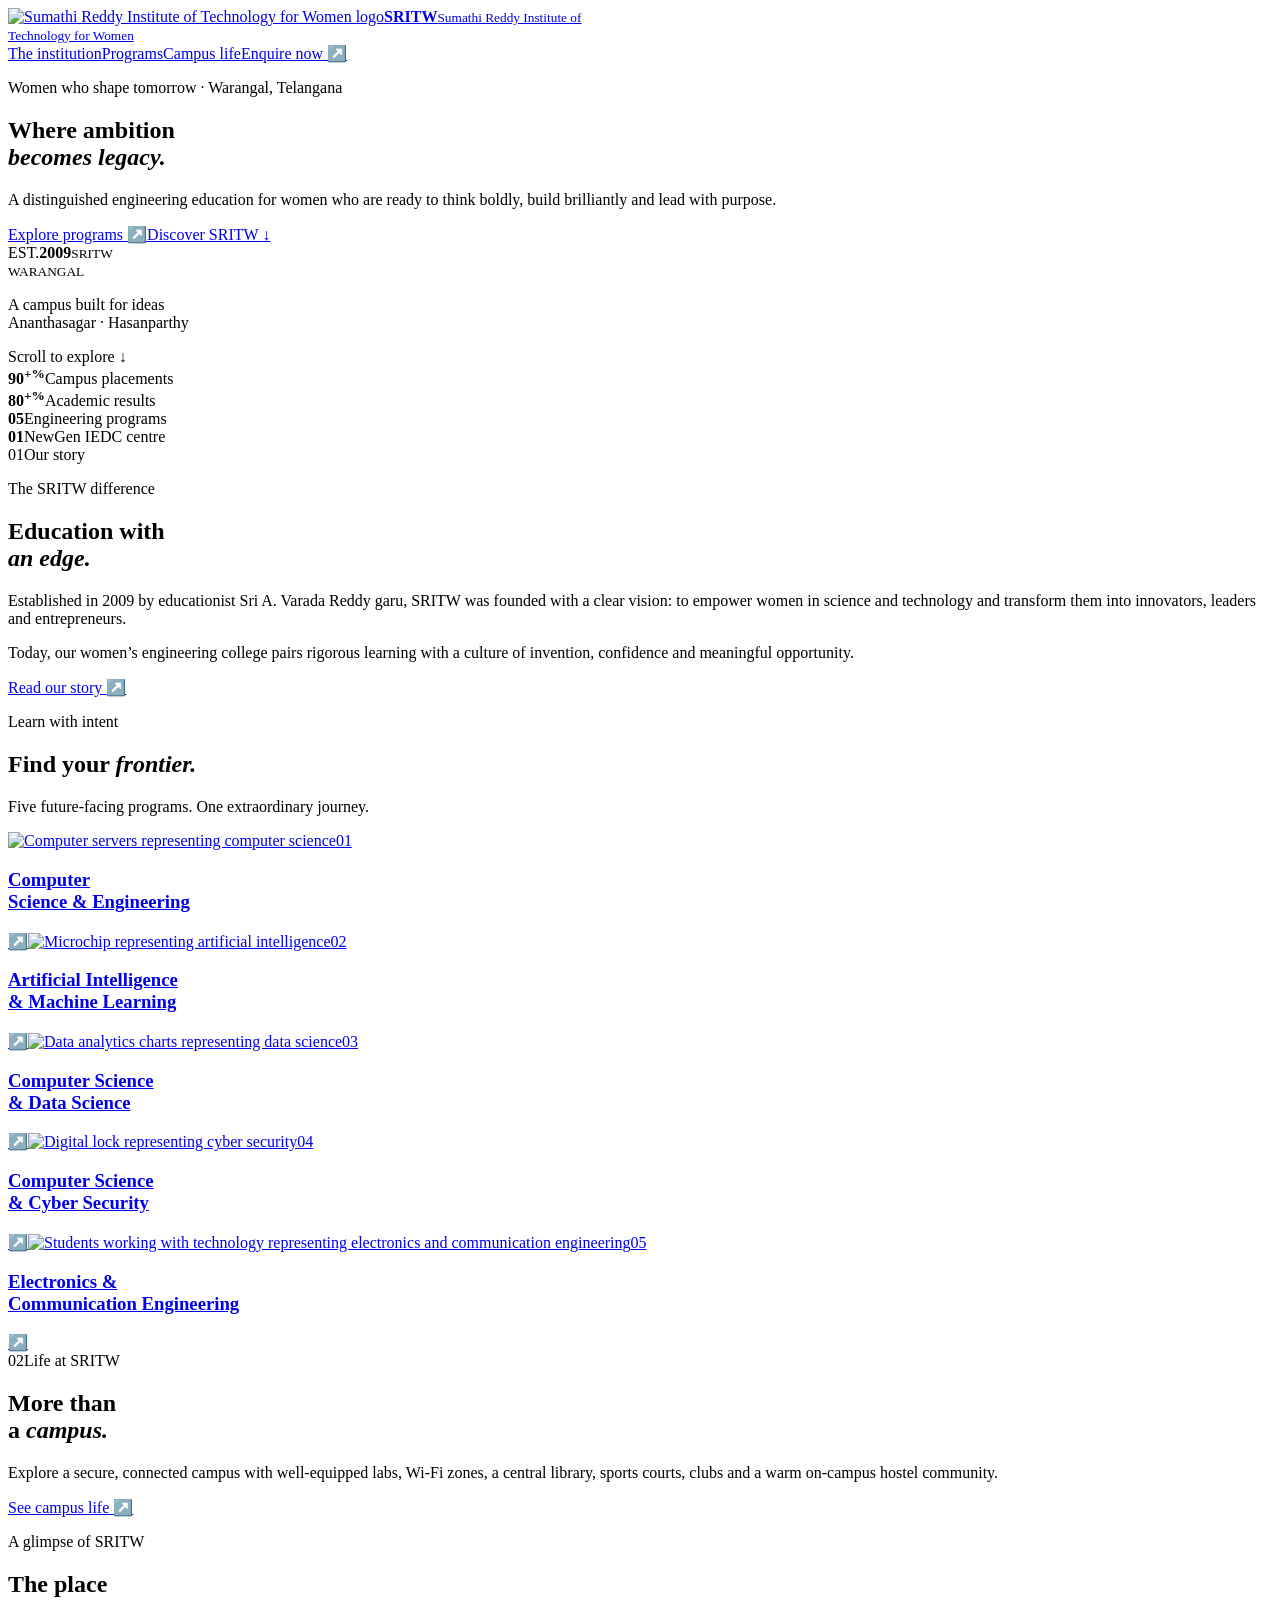
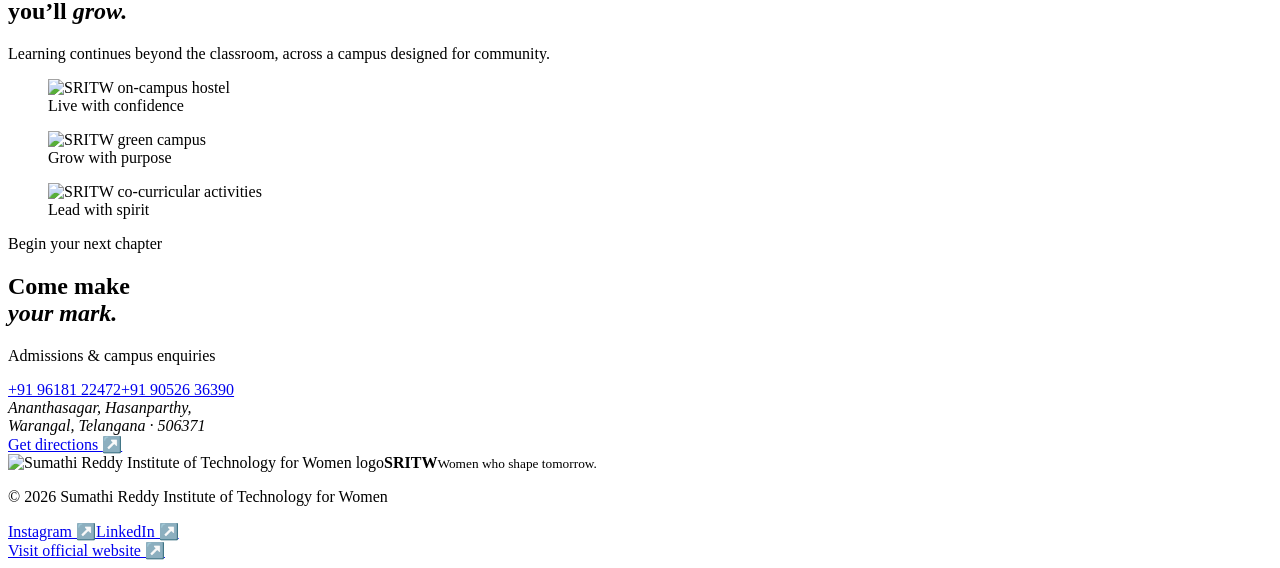
==== index2.html @ bfae4a8b "suamthi website" ====
<!DOCTYPE html>
<html lang="en">
<head>
	<meta charset="UTF-8">
	<meta name="viewport" content="width=device-width, initial-scale=1.0">
	<meta name="description" content="Sumathi Reddy Institute of Technology for Women, Warangal - empowering women in science, technology and innovation.">
	<title>SRITW | Shape Your Bright Future</title>
	<link rel="preconnect" href="https://fonts.googleapis.com">
	<link rel="preconnect" href="https://fonts.gstatic.com" crossorigin>
	<link href="https://fonts.googleapis.com/css2?family=Cormorant+Garamond:wght@500;600;700&family=Manrope:wght@400;500;600;700&display=swap" rel="stylesheet">
	<link rel="stylesheet" href="index2.css">
</head>
<body>
	<header class="site-header">
		<a class="brand" href="#top" aria-label="SRITW home"><img class="brand-logo" src="https://sritw.org/styles/images/logo3.png" alt="Sumathi Reddy Institute of Technology for Women logo"><span><strong>SRITW</strong><small>Sumathi Reddy Institute of<br>Technology for Women</small></span></a>
		<nav class="nav" aria-label="Primary navigation"><a href="#about">The institution</a><a href="#programs">Programs</a><a href="#campus">Campus life</a><a class="nav-cta" href="#contact">Enquire now <span>↗️</span></a></nav>
	</header>

	<main id="top">
		<section class="hero">
			<div class="hero-copy"><p class="eyebrow">Women who shape tomorrow · Warangal, Telangana</p><h1>Where ambition<br><em>becomes legacy.</em></h1><p class="hero-intro">A distinguished engineering education for women who are ready to think boldly, build brilliantly and lead with purpose.</p><div class="hero-actions"><a class="button button-gold" href="#programs">Explore programs <span>↗️</span></a><a class="text-link" href="#about">Discover SRITW <span>↓</span></a></div></div>
			<div class="hero-visual" aria-label="SRITW campus"><div class="hero-image"></div><div class="seal"><span>EST.</span><b>2009</b><small>SRITW<br>WARANGAL</small></div><p class="image-caption">A campus built for ideas<br><span>Ananthasagar · Hasanparthy</span></p></div>
			<div class="scroll-cue">Scroll to explore <span>↓</span></div>
		</section>
		<section class="stat-strip" aria-label="SRITW highlights"><div><strong>90<sup>+%</sup></strong><span>Campus placements</span></div><div><strong>80<sup>+%</sup></strong><span>Academic results</span></div><div><strong>05</strong><span>Engineering programs</span></div><div><strong>01</strong><span>NewGen IEDC centre</span></div></section>
		<section class="about section" id="about"><div class="section-label"><span>01</span><i></i><span>Our story</span></div><div class="about-grid"><div><p class="eyebrow">The SRITW difference</p><h2>Education with<br><em>an edge.</em></h2></div><div class="about-copy"><p>Established in 2009 by educationist Sri A. Varada Reddy garu, SRITW was founded with a clear vision: to empower women in science and technology and transform them into innovators, leaders and entrepreneurs.</p><p>Today, our women’s engineering college pairs rigorous learning with a culture of invention, confidence and meaningful opportunity.</p><a class="arrow-link" href="https://sritw.org/about-us/" target="_blank" rel="noreferrer">Read our story <span>↗️</span></a></div></div></section>
		<section class="programs section" id="programs"><div class="section-heading"><div><p class="eyebrow">Learn with intent</p><h2>Find your <em>frontier.</em></h2></div><p>Five future-facing programs. One extraordinary journey.</p></div><div class="program-grid"><a href="https://sritw.org/computer-science-engineering.php" target="_blank" rel="noreferrer" class="program-card featured"><img class="program-image" src="https://images.unsplash.com/photo-1550751827-4bd374c3f58b?auto=format&amp;fit=crop&amp;w=1200&amp;q=85" alt="Computer servers representing computer science"><span class="program-number">01</span><h3>Computer<br>Science &amp; Engineering</h3><span class="card-arrow">↗️</span></a><a href="https://sritw.org/ai-ml.php" target="_blank" rel="noreferrer" class="program-card"><img class="program-image" src="https://images.unsplash.com/photo-1518770660439-4636190af475?auto=format&amp;fit=crop&amp;w=1200&amp;q=85" alt="Microchip representing artificial intelligence"><span class="program-number">02</span><h3>Artificial Intelligence<br>&amp; Machine Learning</h3><span class="card-arrow">↗️</span></a><a href="https://sritw.org/DataScience.php" target="_blank" rel="noreferrer" class="program-card"><img class="program-image" src="https://images.unsplash.com/photo-1551288049-bebda4e38f71?auto=format&amp;fit=crop&amp;w=1200&amp;q=85" alt="Data analytics charts representing data science"><span class="program-number">03</span><h3>Computer Science<br>&amp; Data Science</h3><span class="card-arrow">↗️</span></a><a href="https://sritw.org/CyberSecurity.php" target="_blank" rel="noreferrer" class="program-card"><img class="program-image" src="https://images.unsplash.com/photo-1563013544-824ae1b704d3?auto=format&amp;fit=crop&amp;w=1200&amp;q=85" alt="Digital lock representing cyber security"><span class="program-number">04</span><h3>Computer Science<br>&amp; Cyber Security</h3><span class="card-arrow">↗️</span></a><a href="https://sritw.org/electronics-communication-engineering.php" target="_blank" rel="noreferrer" class="program-card"><img class="program-image" src="https://images.unsplash.com/photo-1519389950473-47ba0277781c?auto=format&amp;fit=crop&amp;w=1200&amp;q=85" alt="Students working with technology representing electronics and communication engineering"><span class="program-number">05</span><h3>Electronics &amp;<br>Communication Engineering</h3><span class="card-arrow">↗️</span></a></div></section>
		<section class="campus section" id="campus"><div class="campus-image"></div><div class="campus-copy"><div class="section-label"><span>02</span><i></i><span>Life at SRITW</span></div><h2>More than<br>a <em>campus.</em></h2><p>Explore a secure, connected campus with well-equipped labs, Wi-Fi zones, a central library, sports courts, clubs and a warm on-campus hostel community.</p><a class="button button-outline" href="https://sritw.org/hostel" target="_blank" rel="noreferrer">See campus life <span>↗️</span></a></div></section>
		<section class="gallery section" aria-labelledby="gallery-title"><div class="section-heading"><div><p class="eyebrow">A glimpse of SRITW</p><h2 id="gallery-title">The place<br>you’ll <em>grow.</em></h2></div><p>Learning continues beyond the classroom, across a campus designed for community.</p></div><div class="gallery-grid"><figure class="gallery-tall"><img src="https://sritw.org/styles/images/index/hostel.png" alt="SRITW on-campus hostel"><figcaption>Live with confidence</figcaption></figure><figure><img src="https://sritw.org/assets/img/home/green_campus.jpg" alt="SRITW green campus"><figcaption>Grow with purpose</figcaption></figure><figure><img src="https://sritw.org/assets/images/activities/co_curricular_activities_tn_a.jpg" alt="SRITW co-curricular activities"><figcaption>Lead with spirit</figcaption></figure></div></section>
		<section class="contact section" id="contact"><div><p class="eyebrow">Begin your next chapter</p><h2>Come make<br><em>your mark.</em></h2></div><div class="contact-details"><p>Admissions &amp; campus enquiries</p><a href="tel:+919618122472">+91 96181 22472</a><a href="tel:+919052636390">+91 90526 36390</a><address>Ananthasagar, Hasanparthy,<br>Warangal, Telangana · 506371</address><a class="arrow-link" href="https://g.page/SRITW?share" target="_blank" rel="noreferrer">Get directions <span>↗️</span></a></div></section>
	</main>
	<footer class="site-footer"><div class="brand"><img class="brand-logo" src="https://sritw.org/styles/images/logo3.png" alt="Sumathi Reddy Institute of Technology for Women logo"><span><strong>SRITW</strong><small>Women who shape tomorrow.</small></span></div><p>©️ 2026 Sumathi Reddy Institute of Technology for Women</p><div class="social-links" aria-label="SRITW social profiles"><a href="https://www.instagram.com/sritw.wgl" target="_blank" rel="noreferrer">Instagram ↗️</a><a href="https://www.linkedin.com/school/sumathi-reddy-institute-of-technology-for-women/" target="_blank" rel="noreferrer">LinkedIn ↗️</a></div><a href="https://sritw.org/" target="_blank" rel="noreferrer">Visit official website ↗️</a></footer>
</body>
</html>
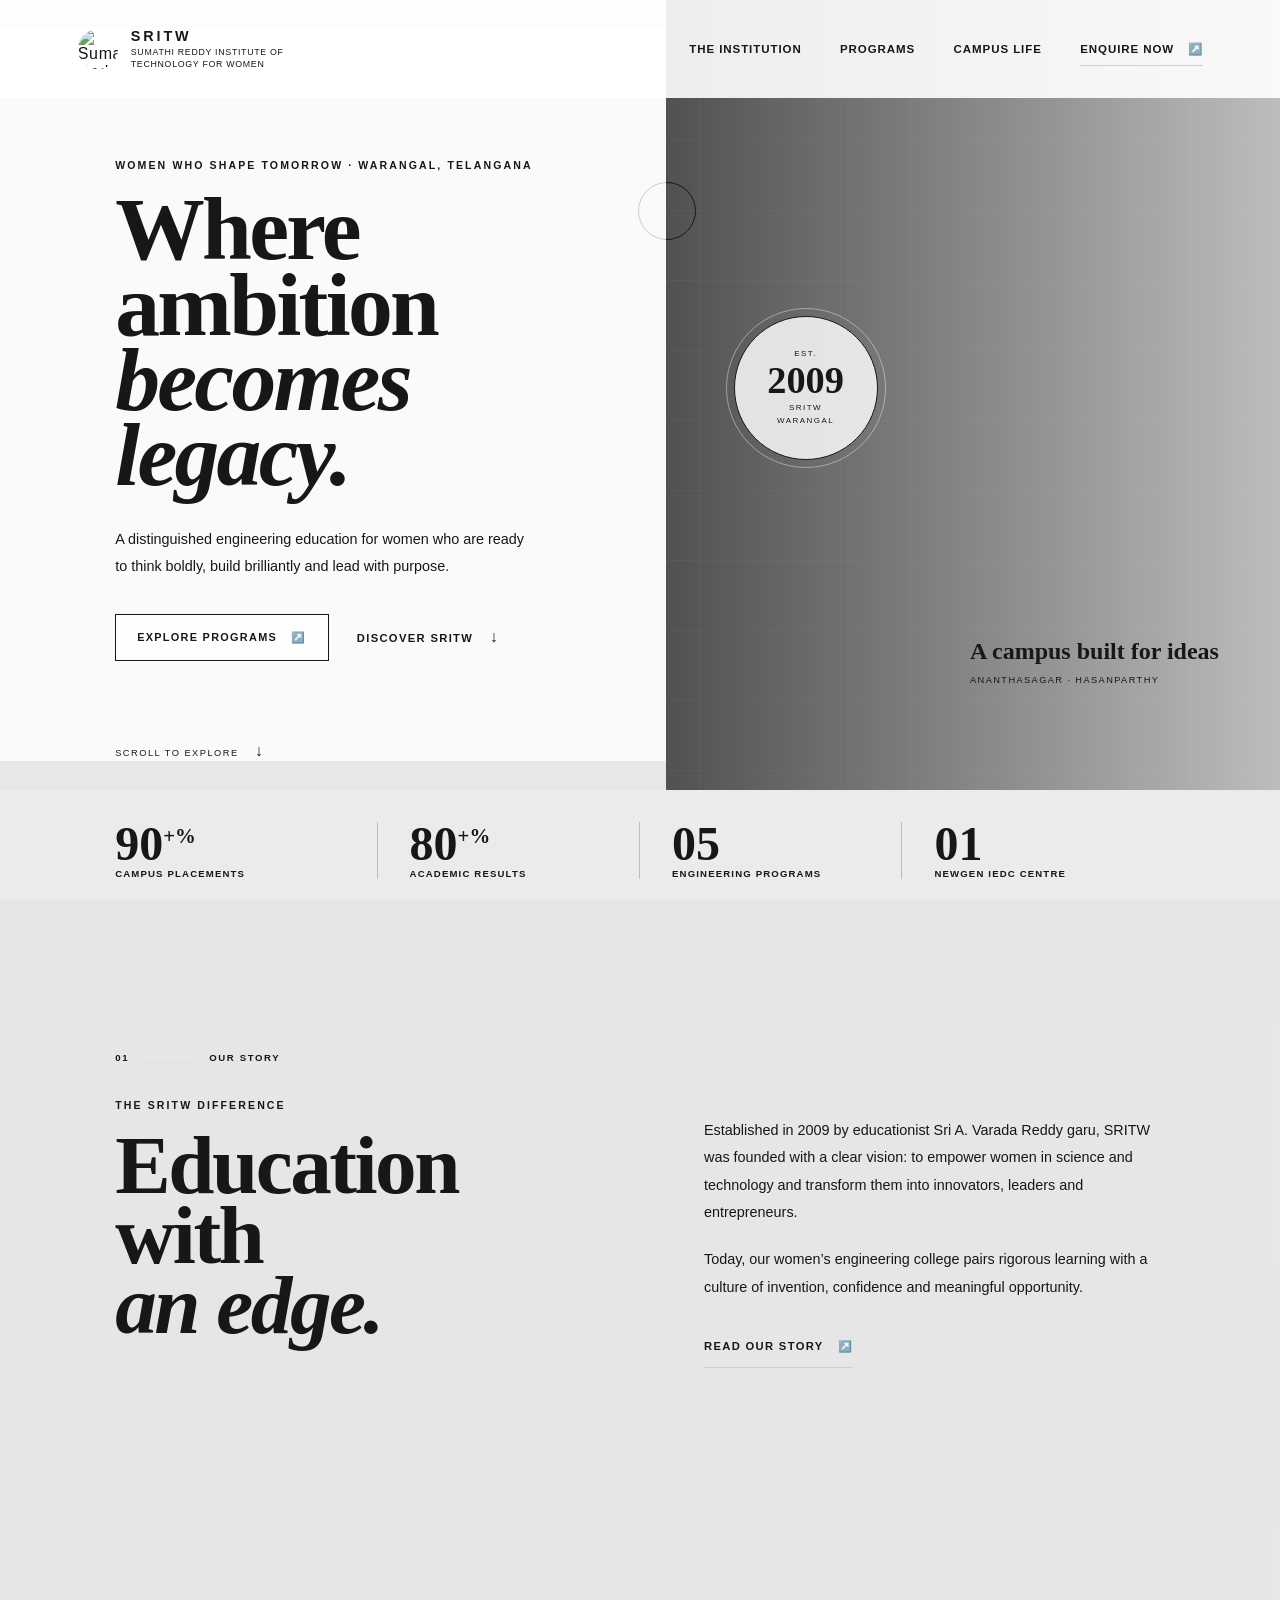
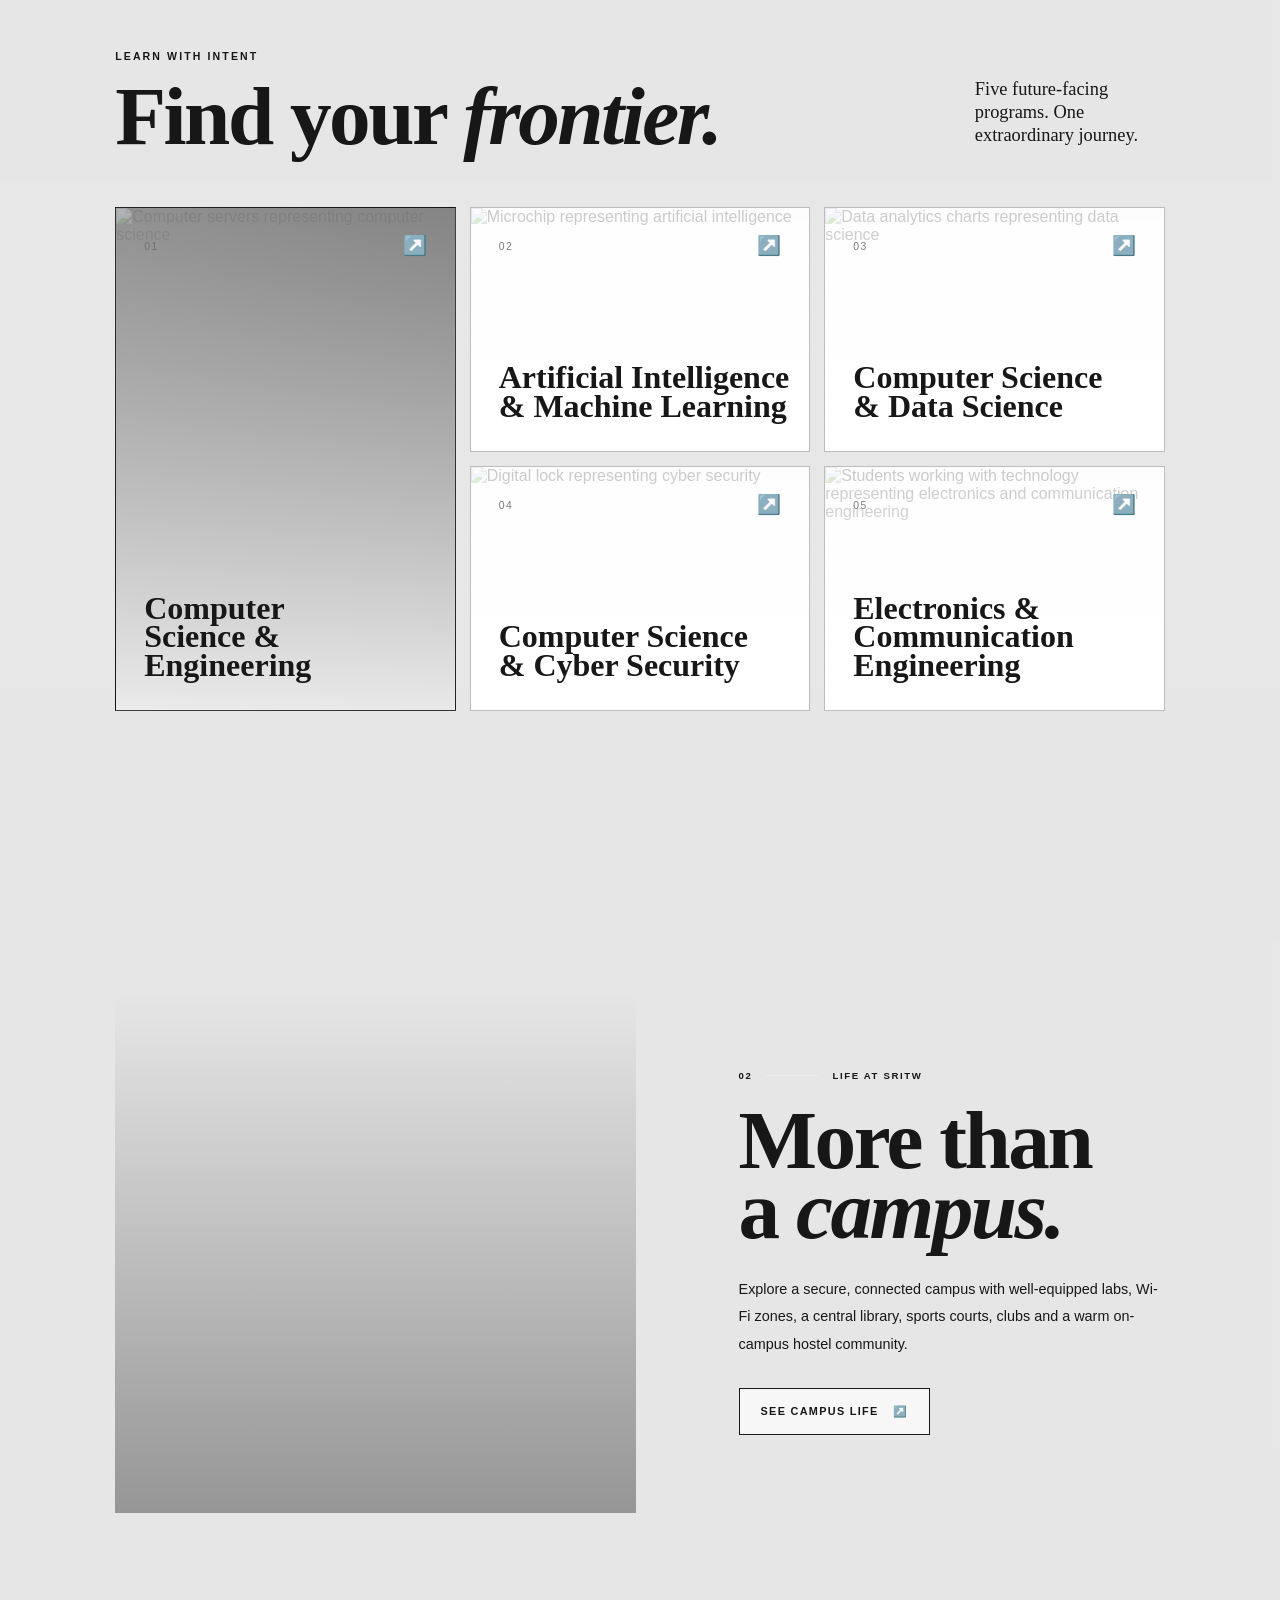
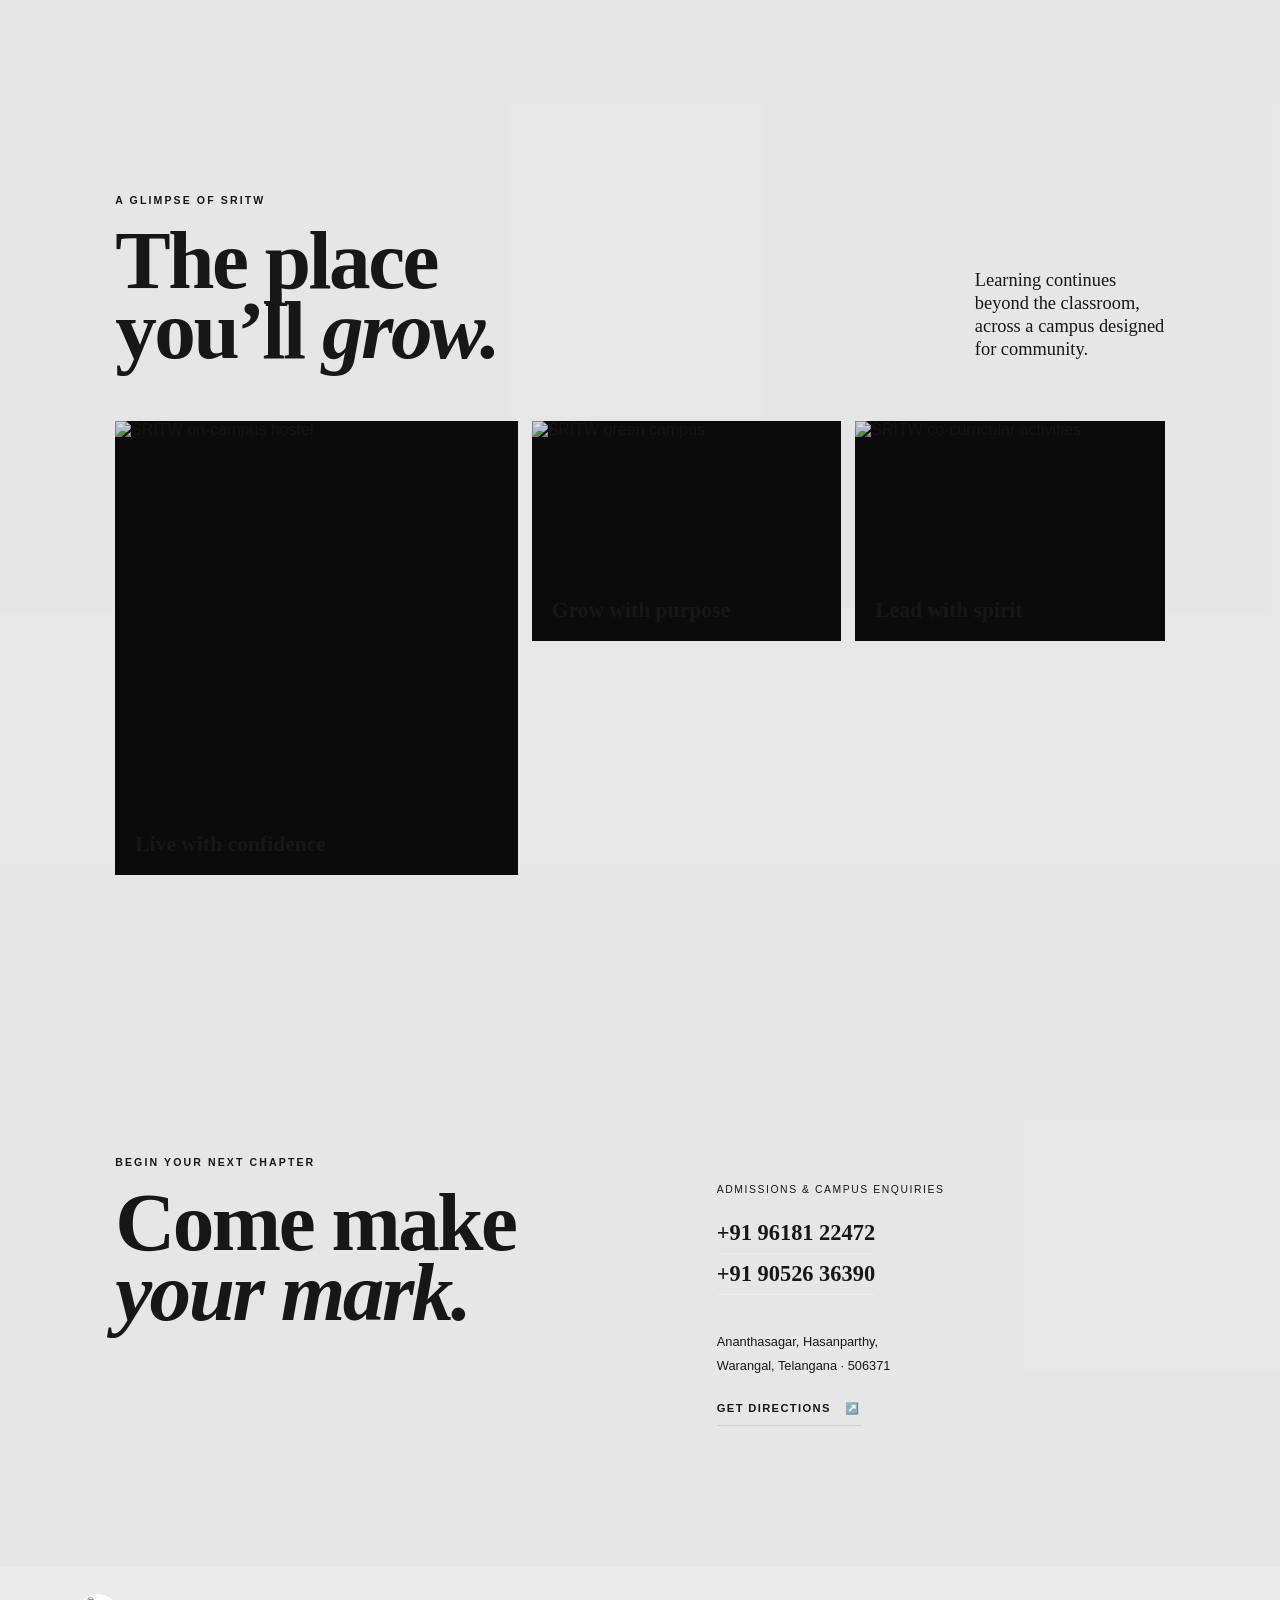
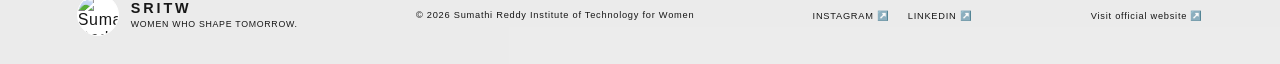
==== commit 78137ac6: "modified" ====
--- a/index2.html
+++ b/index2.html
@@ -8,7 +8,7 @@
 	<link rel="preconnect" href="https://fonts.googleapis.com">
 	<link rel="preconnect" href="https://fonts.gstatic.com" crossorigin>
 	<link href="https://fonts.googleapis.com/css2?family=Cormorant+Garamond:wght@500;600;700&family=Manrope:wght@400;500;600;700&display=swap" rel="stylesheet">
-	<link rel="stylesheet" href="index2.css">
+	<link rel="stylesheet" href="index2.CSS">
 </head>
 <body>
 	<header class="site-header">
--- a/index2.CSS
+++ b/index2.CSS
@@ -0,0 +1,108 @@
+@import url('https://fonts.googleapis.com/css2?family=Cormorant+Garamond:wght@500;600;700&family=Manrope:wght@400;500;600;700&display=swap');
+:root { --ink: #101b2c; --navy: #14243b; --gold: #c79a4a; --gold-light: #e3c27e; --ivory: #f6f2e9; --muted: #78808a; --line: rgba(199, 154, 74, .32); }
+* { box-sizing: border-box; } html { scroll-behavior: smooth; } body { margin: 0; color: var(--ink); background: var(--ivory); font-family: 'Manrope', sans-serif; } a { color: inherit; text-decoration: none; }
+.site-header { position: absolute; z-index: 2; top: 0; left: 0; right: 0; display: flex; align-items: center; justify-content: space-between; padding: 28px clamp(24px, 6vw, 88px); color: white; }.brand { display: flex; align-items: center; gap: 12px; letter-spacing: .04em; }.brand-logo { width: 42px; height: 42px; border: 1px solid var(--gold-light); border-radius: 50%; object-fit: contain; background: #fff; }.brand strong, .brand small { display: block; }.brand strong { font-size: .9rem; letter-spacing: .2em; }.brand small { margin-top: 3px; color: #d0d2d4; font-size: .55rem; line-height: 1.3; letter-spacing: .08em; text-transform: uppercase; }.nav { display: flex; align-items: center; gap: clamp(20px, 3vw, 48px); color: #e9e9e6; font-size: .72rem; font-weight: 600; letter-spacing: .08em; text-transform: uppercase; }.nav a { transition: color .2s ease; }.nav a:hover { color: var(--gold-light); }.nav-cta { border-bottom: 1px solid var(--gold); padding: 9px 0; color: var(--gold-light); }.nav-cta span, .button span, .arrow-link span { margin-left: 10px; }
+.hero { position: relative; display: grid; min-height: 790px; grid-template-columns: 52% 48%; overflow: hidden; background: var(--navy); color: white; }.hero::after { position: absolute; inset: 0; pointer-events: none; background-image: linear-gradient(rgba(255,255,255,.025) 1px, transparent 1px), linear-gradient(90deg, rgba(255,255,255,.025) 1px, transparent 1px); background-size: 70px 70px; content: ''; }.hero-copy { position: relative; z-index: 1; align-self: center; padding: 130px clamp(24px, 9vw, 138px) 100px; }.eyebrow { margin: 0 0 20px; color: var(--gold); font-size: .66rem; font-weight: 700; letter-spacing: .2em; text-transform: uppercase; }.hero h1, h2 { margin: 0; font: 600 clamp(3.8rem, 7vw, 7.4rem)/.84 'Cormorant Garamond', serif; letter-spacing: -.03em; }.hero h1 em, h2 em { color: var(--gold-light); font-style: italic; }.hero-intro { max-width: 420px; margin: 34px 0; color: #c2c8d0; font-size: .9rem; line-height: 1.85; }.hero-actions { display: flex; align-items: center; gap: 28px; }.button { display: inline-block; padding: 16px 21px; border: 1px solid var(--gold); font-size: .68rem; font-weight: 700; letter-spacing: .12em; text-transform: uppercase; transition: background .2s ease, color .2s ease; }.button-gold { background: var(--gold); color: var(--navy); }.button-gold:hover { background: var(--gold-light); }.text-link, .arrow-link { color: var(--gold-light); font-size: .7rem; font-weight: 700; letter-spacing: .12em; text-transform: uppercase; }.text-link span { margin-left: 12px; font-size: 1rem; }
+.hero-visual { position: relative; min-height: 790px; }.hero-image { position: absolute; inset: 0; background: linear-gradient(90deg, rgba(20,36,59,.38), rgba(20,36,59,.06)), url('https://sritw.org/styles/images/index/banner/SRITW-Banner-multi.jpg') center/cover; filter: saturate(.75); }.hero-visual::before { position: absolute; z-index: 1; top: 23%; left: -28px; width: 56px; height: 56px; border: 1px solid var(--gold); border-radius: 50%; content: ''; }.seal { position: absolute; z-index: 1; top: 40%; left: 11%; display: grid; width: 144px; height: 144px; place-content: center; border: 1px solid var(--gold-light); border-radius: 50%; outline: 1px solid rgba(227,194,126,.4); outline-offset: 7px; background: rgba(16,27,44,.75); color: var(--gold-light); text-align: center; }.seal span, .seal small { font-size: .5rem; letter-spacing: .18em; }.seal b { font: 600 2.4rem 'Cormorant Garamond', serif; }.seal small { line-height: 1.6; }.image-caption { position: absolute; z-index: 1; right: 10%; bottom: 13%; margin: 0; color: white; font: 600 1.5rem/1 'Cormorant Garamond', serif; }.image-caption span { color: var(--gold-light); font: .58rem 'Manrope', sans-serif; letter-spacing: .15em; text-transform: uppercase; }.scroll-cue { position: absolute; z-index: 2; bottom: 30px; left: clamp(24px, 9vw, 138px); color: #8590a1; font-size: .58rem; letter-spacing: .16em; text-transform: uppercase; }.scroll-cue span { margin-left: 12px; color: var(--gold); font-size: 1rem; }
+.stat-strip { display: grid; grid-template-columns: repeat(4, 1fr); padding: 32px clamp(24px, 9vw, 138px); background: var(--gold); color: var(--navy); }.stat-strip div { display: flex; flex-direction: column; gap: 3px; border-right: 1px solid rgba(16,27,44,.23); padding-left: 32px; }.stat-strip div:first-child { padding-left: 0; }.stat-strip div:last-child { border: 0; }.stat-strip strong { font: 600 3rem/.9 'Cormorant Garamond', serif; }.stat-strip sup { font-size: 1.3rem; }.stat-strip span { font-size: .6rem; font-weight: 700; letter-spacing: .12em; text-transform: uppercase; }
+.section { padding: clamp(80px, 11vw, 160px) clamp(24px, 9vw, 138px); }.section-label { display: flex; align-items: center; gap: 14px; margin-bottom: 36px; color: var(--gold); font-size: .6rem; font-weight: 700; letter-spacing: .17em; text-transform: uppercase; }.section-label i { display: block; width: 52px; height: 1px; background: var(--line); }.about { background: #fffdf8; }.about-grid { display: grid; grid-template-columns: 1fr 1fr; gap: 10vw; }.about h2, .section-heading h2, .campus h2, .contact h2 { font-size: clamp(3.8rem, 6.5vw, 6.6rem); }.about-copy { max-width: 520px; padding-top: 18px; color: #58616d; font-size: .9rem; line-height: 1.9; }.about-copy p { margin: 0 0 20px; }.arrow-link { display: inline-block; margin-top: 15px; border-bottom: 1px solid var(--gold); padding-bottom: 10px; }
+.programs { background: var(--navy); color: white; }.section-heading { display: flex; align-items: end; justify-content: space-between; gap: 40px; margin-bottom: 55px; }.section-heading > p { max-width: 190px; margin: 0 0 5px; color: #a5aeba; font: 500 1.15rem/1.25 'Cormorant Garamond', serif; }.program-grid { display: grid; grid-template-columns: repeat(3, 1fr); gap: 14px; }.program-card { position: relative; min-height: 245px; padding: 28px; border: 1px solid rgba(227,194,126,.32); background: #1c2d47; transition: transform .25s ease, background .25s ease; }.program-card:hover { transform: translateY(-8px); background: #263b5a; }.program-card.featured { grid-row: span 2; min-height: 504px; background: linear-gradient(145deg, #917137, #3e2e19); }.program-number { color: var(--gold-light); font-size: .65rem; letter-spacing: .15em; }.program-card h3 { position: absolute; bottom: 30px; margin: 0; font: 600 2rem/.9 'Cormorant Garamond', serif; }.card-arrow { position: absolute; top: 26px; right: 28px; color: var(--gold-light); font-size: 1.2rem; }
+.campus { display: grid; grid-template-columns: 1.1fr .9fr; gap: clamp(40px, 8vw, 120px); align-items: center; background: #eee8dc; }.campus-image { min-height: 520px; background: linear-gradient(0deg, rgba(16,27,44,.2), transparent), url('https://sritw.org/styles/images/index/campus3.png') center/cover; }.campus-copy { max-width: 440px; }.campus-copy .section-label { margin-bottom: 25px; }.campus-copy p { margin: 30px 0; color: #58616d; font-size: .9rem; line-height: 1.9; }.button-outline { color: var(--navy); }.button-outline:hover { background: var(--gold); }.gallery { background: #fffdf8; }.gallery-grid { display: grid; grid-template-columns: 1.3fr 1fr 1fr; gap: 14px; }.gallery-grid figure { position: relative; height: 270px; margin: 0; overflow: hidden; background: var(--navy); }.gallery-grid .gallery-tall { height: 380px; grid-row: span 2; }.gallery-grid img { width: 100%; height: 100%; object-fit: cover; opacity: .87; transition: transform .5s ease, opacity .5s ease; }.gallery-grid figure:hover img { opacity: 1; transform: scale(1.04); }.gallery-grid figcaption { position: absolute; right: 20px; bottom: 18px; left: 20px; color: white; font: 600 1.35rem 'Cormorant Garamond', serif; }
+.contact { display: grid; grid-template-columns: 1fr 1fr; gap: 12vw; background: #fffdf8; }.contact-details { padding-top: 28px; }.contact-details p { margin: 0 0 18px; color: var(--muted); font-size: .65rem; letter-spacing: .15em; text-transform: uppercase; }.contact-details > a:not(.arrow-link) { display: block; width: fit-content; border-bottom: 1px solid var(--line); padding: 7px 0; font: 600 1.4rem 'Cormorant Garamond', serif; }.contact address { margin: 35px 0 10px; color: #58616d; font-size: .8rem; line-height: 1.8; font-style: normal; }.site-footer { display: flex; align-items: center; justify-content: space-between; gap: 30px; padding: 28px clamp(24px, 6vw, 88px); background: #0c1523; color: #aab2bd; }.site-footer .brand small { color: #aab2bd; }.site-footer p, .site-footer > a { margin: 0; font-size: .58rem; letter-spacing: .08em; }.site-footer > a { color: var(--gold-light); }
+@media (max-width: 760px) { .site-header { padding: 20px 22px; }.nav a:not(.nav-cta) { display: none; }.hero { display: block; min-height: 850px; }.hero-copy { padding: 170px 24px 60px; }.hero h1 { font-size: clamp(4.2rem, 17vw, 6rem); }.hero-visual { position: absolute; right: 0; bottom: 0; left: 0; height: 330px; min-height: 0; }.hero-image { background-position: center; }.seal { top: 16%; left: 15%; width: 105px; height: 105px; }.seal b { font-size: 1.8rem; }.image-caption { right: 7%; bottom: 17%; font-size: 1.25rem; }.scroll-cue { bottom: 22px; left: 24px; }.stat-strip { grid-template-columns: repeat(2, 1fr); gap: 22px 0; padding: 28px 24px; }.stat-strip div, .stat-strip div:first-child { padding-left: 12px; border: 0; }.stat-strip strong { font-size: 2.5rem; }.section { padding: 80px 24px; }.about-grid, .campus, .contact { grid-template-columns: 1fr; gap: 42px; }.about-copy { padding-top: 0; }.section-heading { display: block; margin-bottom: 38px; }.section-heading > p { margin-top: 22px; }.program-grid { grid-template-columns: 1fr; }.program-card, .program-card.featured { min-height: 220px; }.campus-image { min-height: 320px; order: 2; }.campus-copy { order: 1; }.gallery-grid { grid-template-columns: 1fr; }.gallery-grid figure, .gallery-grid .gallery-tall { height: 250px; }.contact-details { padding-top: 0; }.site-footer { align-items: flex-start; flex-direction: column; gap: 18px; } }
+@media (prefers-reduced-motion: reduce) { html { scroll-behavior: auto; } *, *::before, *::after { transition-duration: .01ms !important; } }
+
+/* Monochrome night edition */
+:root { --ink: #f1f1f1; --navy: #0b0b0b; --gold: #cfcfcf; --gold-light: #ffffff; --ivory: #121212; --muted: #8f8f8f; --line: rgba(255, 255, 255, .22); }
+body { background: #121212; color: #f1f1f1; }
+.brand-logo { filter: none; }
+.hero { background: #080808; }
+.hero::after { background-image: linear-gradient(rgba(255,255,255,.035) 1px, transparent 1px), linear-gradient(90deg, rgba(255,255,255,.035) 1px, transparent 1px); }
+.hero-image { background-image: linear-gradient(90deg, rgba(0,0,0,.65), rgba(0,0,0,.18)), url('https://sritw.org/styles/images/index/banner/SRITW-Banner-multi.jpg'); filter: none; }
+.seal { background: rgba(0,0,0,.8); outline-color: rgba(255,255,255,.4); }
+.stat-strip { background: #ededed; color: #111; }
+.about, .contact { background: #151515; color: #f1f1f1; }
+.about-copy, .campus-copy p { color: #a7a7a7; }
+.programs { background: #090909; }
+.program-card { border-color: rgba(255,255,255,.2); background: #1d1d1d; }
+.program-card:hover { background: #2a2a2a; }
+.program-card.featured { background: linear-gradient(145deg, #555, #1b1b1b); }
+.campus { background: #1b1b1b; color: #f4f4f4; }
+.campus-image { background-image: linear-gradient(0deg, rgba(0,0,0,.35), transparent), url('https://sritw.org/styles/images/index/campus3.png'); filter: none; }
+.button-outline { color: #fff; }
+.button-outline:hover { background: #fff; color: #111; }
+.gallery { background: #0f0f0f; color: #f4f4f4; }
+.gallery-grid img { filter: none; opacity: .86; }
+.contact address { color: #a7a7a7; }
+.site-footer { background: #050505; }
+.program-card { overflow: hidden; }
+.program-image { position: absolute; inset: 0; width: 100%; height: 100%; object-fit: cover; opacity: .5; transition: transform .5s ease, opacity .3s ease; }
+.program-card::after { position: absolute; inset: 0; z-index: 0; background: linear-gradient(180deg, rgba(0,0,0,.2), rgba(0,0,0,.92)); content: ''; }
+.program-card:hover .program-image { opacity: .72; transform: scale(1.05); }
+.program-card > :not(.program-image) { z-index: 1; }
+.program-card:last-child .program-image { object-position: center center; }
+.gallery-grid { grid-auto-rows: 220px; }
+.gallery-grid figure, .gallery-grid .gallery-tall { height: auto; }
+@media (max-width: 760px) { .gallery-grid { grid-auto-rows: 250px; } .gallery-grid figure, .gallery-grid .gallery-tall { height: auto; } }
+.social-links { display: flex; gap: 18px; color: #f1f1f1; font-size: .58rem; letter-spacing: .08em; text-transform: uppercase; }
+.social-links a:hover { color: var(--gold-light); }
+@media (max-width: 760px) { .social-links { gap: 14px; } }
+@keyframes rise-in { from { opacity: 0; transform: translateY(28px); } to { opacity: 1; transform: translateY(0); } }
+@keyframes image-reveal { from { opacity: 0; transform: scale(1.08); } to { opacity: 1; transform: scale(1); } }
+@keyframes line-draw { from { transform: scaleX(0); transform-origin: left; } to { transform: scaleX(1); transform-origin: left; } }
+.hero-copy { animation: rise-in .9s cubic-bezier(.2,.7,.2,1) both; }
+.hero-visual { animation: image-reveal 1.2s cubic-bezier(.2,.7,.2,1) .1s both; }
+.hero-visual::before { animation: line-draw .7s ease .8s both; }
+.stat-strip { animation: rise-in .8s ease .3s both; }
+.section-label i { animation: line-draw .7s ease .5s both; }
+.program-card { animation: rise-in .7s cubic-bezier(.2,.7,.2,1) both; }
+.program-card:nth-child(2) { animation-delay: .08s; }
+.program-card:nth-child(3) { animation-delay: .16s; }
+.program-card:nth-child(4) { animation-delay: .24s; }
+.program-card:nth-child(5) { animation-delay: .32s; }
+.arrow-link, .text-link, .site-footer > a, .social-links a { transition: color .25s ease, letter-spacing .25s ease; }
+.arrow-link:hover, .text-link:hover, .site-footer > a:hover, .social-links a:hover { letter-spacing: .18em; }
+.gallery-grid figure { transition: transform .35s ease; }
+.gallery-grid figure:hover { transform: translateY(-6px); }
+@media (prefers-reduced-motion: reduce) { .hero-copy, .hero-visual, .hero-visual::before, .stat-strip, .section-label i, .program-card { animation: none; } .gallery-grid figure { transition: none; } }
+body { position: relative; background: #070707 url('https://sritw.org/styles/images/index/campus3.png') center / cover fixed; }
+body::before { position: fixed; z-index: -1; inset: 0; background: rgba(255,255,255,.2); content: ''; pointer-events: none; }
+.about, .contact, .campus, .gallery { background: rgba(255,255,255,.88); color: #111; }
+.about-copy, .campus-copy p, .contact address { color: #4e4e4e; }
+.about h2, .campus h2, .contact h2, .gallery h2 { color: #111; }
+.section-heading > p { color: #555; }
+.gallery-grid { color: #fff; }
+.programs { background: rgba(255,255,255,.88); color: #111; }
+.programs .eyebrow { color: #444; }
+.programs .section-heading h2 { color: #111; }
+body, .about, .contact, .campus, .gallery, .programs { color: #fff; }
+.about h2, .campus h2, .contact h2, .gallery h2, .programs .section-heading h2 { color: #fff; }
+.about-copy, .campus-copy p, .contact address, .section-heading > p, .about-copy p { color: #fff; text-shadow: 0 1px 5px rgba(0,0,0,.45); }
+.eyebrow, .section-label, .text-link, .arrow-link, .contact-details > a:not(.arrow-link), .program-number, .card-arrow, .site-footer > a, .social-links a { color: #fff; }
+.stat-strip { background: rgba(8,8,8,.94); color: #fff; }
+.stat-strip div { border-color: rgba(255,255,255,.25); }
+.nav, .brand small, .image-caption, .image-caption span, .scroll-cue, .contact-details p, .site-footer, .site-footer p, .site-footer .brand small { color: #fff; }
+.hero-intro { color: #fff; text-shadow: 0 1px 5px rgba(0,0,0,.45); }
+.about, .contact, .campus, .gallery, .programs { color: #171717; }
+.about h2, .campus h2, .contact h2, .gallery h2, .programs .section-heading h2 { color: #171717; text-shadow: none; }
+.about-copy, .campus-copy p, .contact address, .section-heading > p, .about-copy p { color: #343434; text-shadow: none; }
+.eyebrow, .section-label, .about .arrow-link, .campus .button-outline, .contact .arrow-link { color: #171717; }
+.programs .eyebrow { color: #171717; }
+.stat-strip { background: rgba(255,255,255,.94); color: #171717; }
+.stat-strip div { border-color: rgba(0,0,0,.2); }
+body, body * { color: #171717 !important; text-shadow: none !important; }
+.site-header { background: rgba(255,255,255,.9); }
+.hero { background: rgba(255,255,255,.88); }
+.hero-copy { background: rgba(255,255,255,.78); }
+.hero h1 em, h2 em { color: #171717 !important; }
+.hero-intro, .nav, .brand small, .image-caption, .image-caption span, .scroll-cue { color: #171717 !important; }
+.hero-visual::before, .seal { border-color: #171717; }
+.seal { background: rgba(255,255,255,.82); }
+.stat-strip, .about, .contact, .campus, .gallery, .programs { background: rgba(255,255,255,.9); }
+.program-card { background: rgba(255,255,255,.88); border-color: rgba(0,0,0,.25); }
+.program-card::after { background: linear-gradient(180deg, rgba(255,255,255,.35), rgba(255,255,255,.9)); }
+.program-image { opacity: .35; }
+.program-card:hover .program-image { opacity: .52; }
+.site-footer { background: rgba(255,255,255,.92); }
+.button-gold, .button-outline { background: rgba(255,255,255,.7); color: #171717 !important; border-color: #171717; }
+.button-gold:hover, .button-outline:hover { background: #171717; color: #fff !important; }
